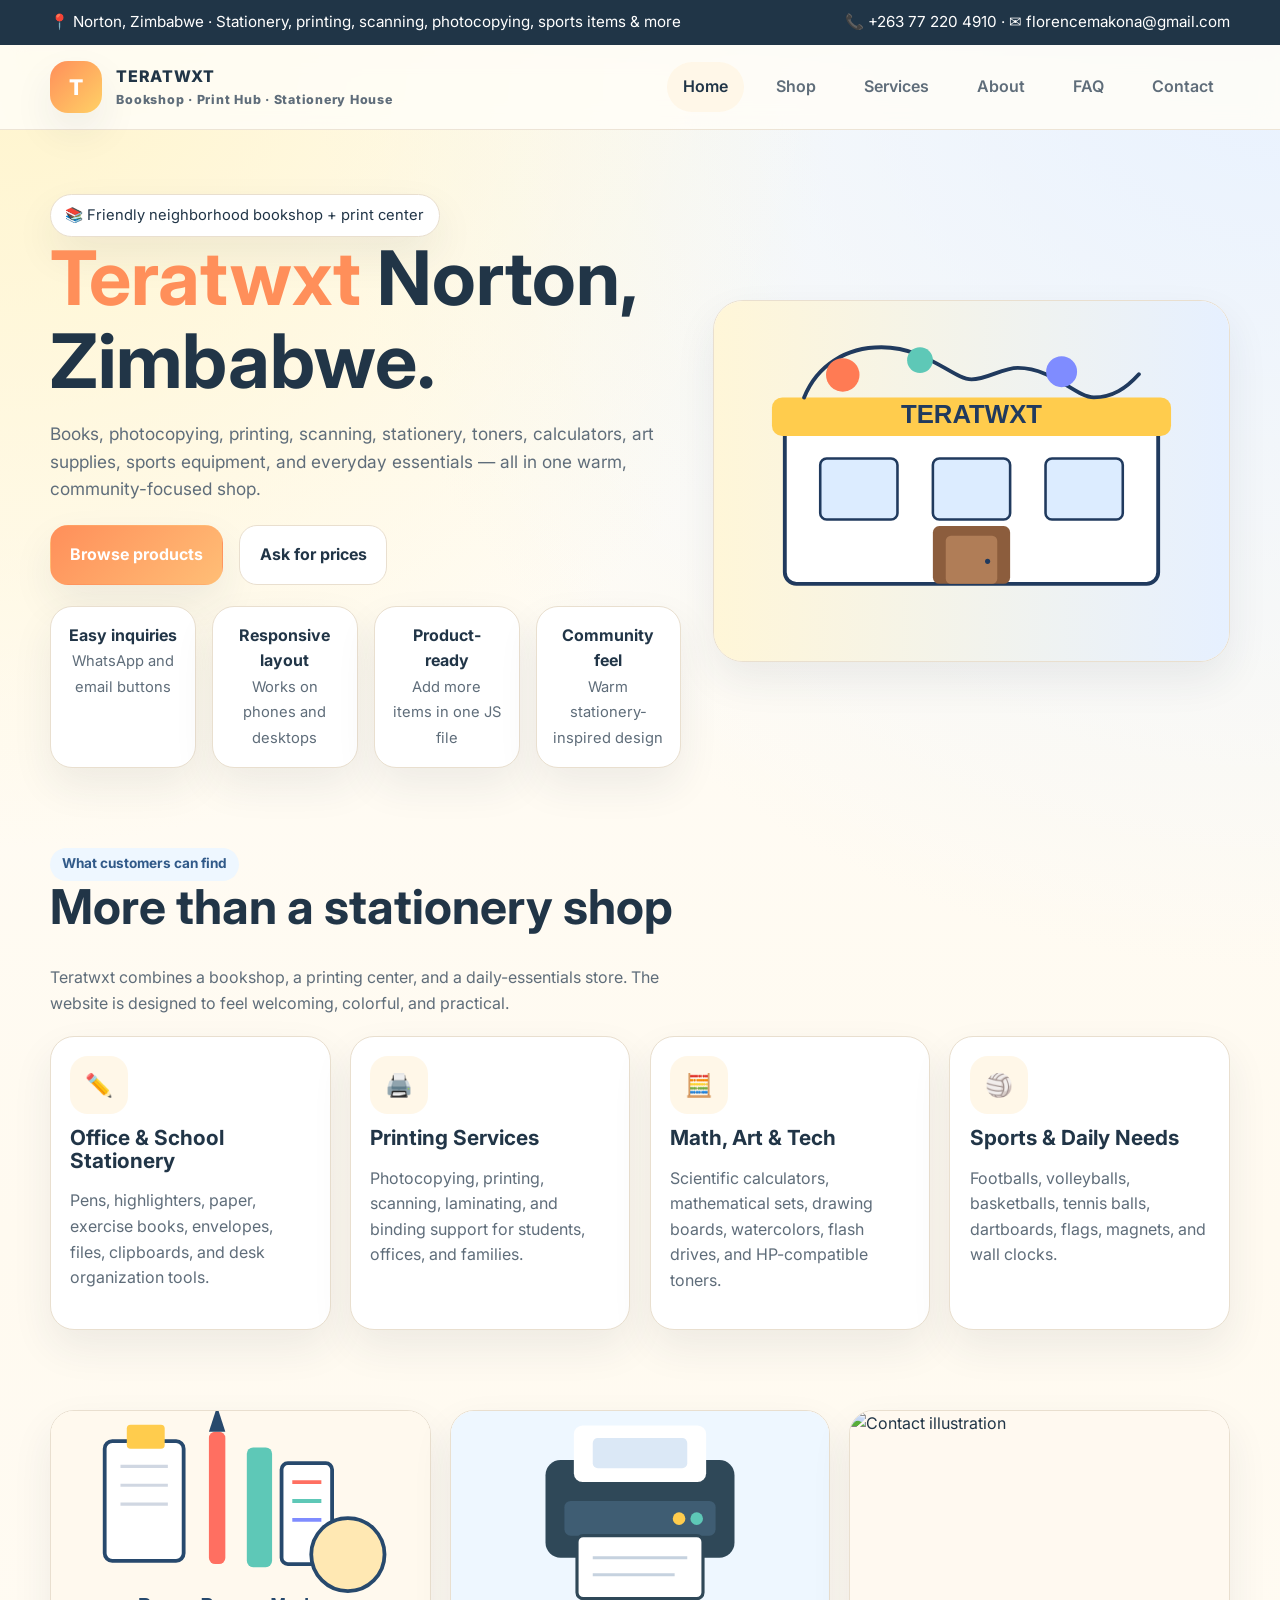
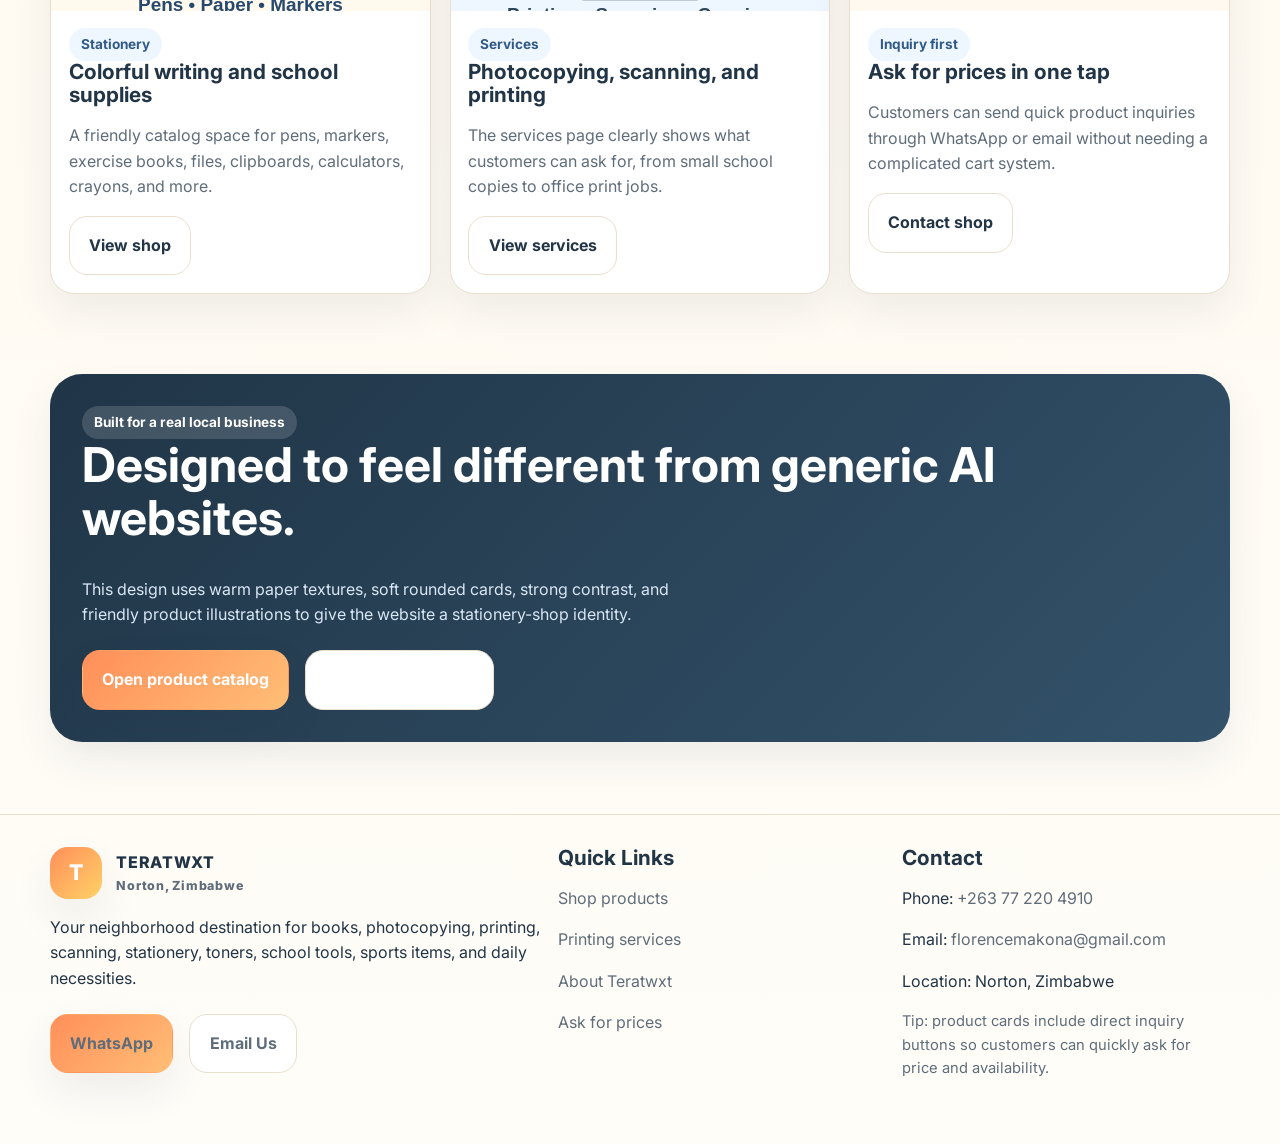
==== teratwxt-website/index.html @ 9cf32ea9 "Add files via upload" ====
<!DOCTYPE html>
<html lang="en">
<head>
  <meta charset="UTF-8">
  <meta name="viewport" content="width=device-width, initial-scale=1.0">
  <title>Teratwxt | Stationery, Printing & Bookshop</title>
  <meta name="description" content="Teratwxt bookshop and stationery website for Norton, Zimbabwe. Books, photocopying, printing, scanning, toners, school supplies, sports items, and more.">
  <link rel="preconnect" href="https://fonts.googleapis.com">
  <link rel="preconnect" href="https://fonts.gstatic.com" crossorigin>
  <link href="https://fonts.googleapis.com/css2?family=Inter:wght@400;500;600;700;800&display=swap" rel="stylesheet">
  <link rel="stylesheet" href="assets/css/styles.css">
</head>
<body data-page="index">
  
<div class="topbar">
  <div class="container">
    <div>📍 Norton, Zimbabwe · Stationery, printing, scanning, photocopying, sports items & more</div>
    <div><a href="tel:+263772204910">📞 +263 77 220 4910</a> · <a href="mailto:florencemakona@gmail.com">✉ florencemakona@gmail.com</a></div>
  </div>
</div>
<header>
  <div class="container navbar">
    <a class="brand" href="index.html">
      <span class="brand-badge">T</span>
      <span>TERATWXT <small>Bookshop · Print Hub · Stationery House</small></span>
    </a>
    <button class="menu-btn" aria-label="Open menu">Menu</button>
    <nav class="nav-links">
      <a href="index.html" data-nav="index">Home</a>
      <a href="shop.html" data-nav="shop">Shop</a>
      <a href="services.html" data-nav="services">Services</a>
      <a href="about.html" data-nav="about">About</a>
      <a href="faq.html" data-nav="faq">FAQ</a>
      <a href="contact.html" data-nav="contact">Contact</a>
    </nav>
  </div>
</header>

  <main>
    
<section class="hero">
  <div class="container hero-grid">
    <div>
      <span class="kicker">📚 Friendly neighborhood bookshop + print center</span>
      <h1> <span style="color:var(--accent)">Teratwxt</span> Norton, Zimbabwe.</h1>
      <p class="lead">Books, photocopying, printing, scanning, stationery, toners, calculators, art supplies, sports equipment, and everyday essentials — all in one warm, community-focused shop.</p>
      <div class="hero-actions">
        <a class="btn btn-primary" href="shop.html">Browse products</a>
        <a class="btn btn-secondary" href="contact.html">Ask for prices</a>
      </div>
      <div class="highlight-strip" style="margin-top:1.3rem">
        <div class="highlight-item"><strong>Easy inquiries</strong><br><span class="small">WhatsApp and email buttons</span></div>
        <div class="highlight-item"><strong>Responsive layout</strong><br><span class="small">Works on phones and desktops</span></div>
        <div class="highlight-item"><strong>Product-ready</strong><br><span class="small">Add more items in one JS file</span></div>
        <div class="highlight-item"><strong>Community feel</strong><br><span class="small">Warm stationery-inspired design</span></div>
      </div>
    </div>
    <div class="hero-card">
      <img src="assets/img/hero-store.svg" alt="Illustration of the Teratwxt storefront">
    </div>
  </div>
</section>

<section>
  <div class="container">
    <div class="section-head">
      <div>
        <span class="badge">What customers can find</span>
        <h2>More than a stationery shop</h2>
      </div>
      <p>Teratwxt combines a bookshop, a printing center, and a daily-essentials store. The website is designed to feel welcoming, colorful, and practical.</p>
    </div>
    <div class="grid-4">
      <article class="card">
        <div class="icon-circle">✏️</div>
        <h3>Office & School Stationery</h3>
        <p>Pens, highlighters, paper, exercise books, envelopes, files, clipboards, and desk organization tools.</p>
      </article>
      <article class="card">
        <div class="icon-circle">🖨️</div>
        <h3>Printing Services</h3>
        <p>Photocopying, printing, scanning, laminating, and binding support for students, offices, and families.</p>
      </article>
      <article class="card">
        <div class="icon-circle">🧮</div>
        <h3>Math, Art & Tech</h3>
        <p>Scientific calculators, mathematical sets, drawing boards, watercolors, flash drives, and HP-compatible toners.</p>
      </article>
      <article class="card">
        <div class="icon-circle">🏐</div>
        <h3>Sports & Daily Needs</h3>
        <p>Footballs, volleyballs, basketballs, tennis balls, dartboards, flags, magnets, and wall clocks.</p>
      </article>
    </div>
  </div>
</section>

<section>
  <div class="container grid-3">
    <article class="card category-card">
      <img src="assets/img/stationery.svg" alt="Stationery illustration">
      <div class="content">
        <span class="badge">Stationery</span>
        <h3>Colorful writing and school supplies</h3>
        <p>A friendly catalog space for pens, markers, exercise books, files, clipboards, calculators, crayons, and more.</p>
        <a class="btn btn-secondary" href="shop.html">View shop</a>
      </div>
    </article>
    <article class="card category-card">
      <img src="assets/img/printing.svg" alt="Printing illustration">
      <div class="content">
        <span class="badge">Services</span>
        <h3>Photocopying, scanning, and printing</h3>
        <p>The services page clearly shows what customers can ask for, from small school copies to office print jobs.</p>
        <a class="btn btn-secondary" href="services.html">View services</a>
      </div>
    </article>
    <article class="card category-card">
      <img src="assets/img/contact.svg" alt="Contact illustration">
      <div class="content">
        <span class="badge">Inquiry first</span>
        <h3>Ask for prices in one tap</h3>
        <p>Customers can send quick product inquiries through WhatsApp or email without needing a complicated cart system.</p>
        <a class="btn btn-secondary" href="contact.html">Contact shop</a>
      </div>
    </article>
  </div>
</section>

<section>
  <div class="container cta">
    <div class="section-head" style="margin-bottom:.5rem">
      <div>
        <span class="badge" style="background:rgba(255,255,255,.15); color:#fff">Built for a real local business</span>
        <h2>Designed to feel different from generic AI websites.</h2>
      </div>
      <p>This design uses warm paper textures, soft rounded cards, strong contrast, and friendly product illustrations to give the website a stationery-shop identity.</p>
    </div>
    <div class="cta-actions">
      <a class="btn btn-primary" href="shop.html">Open product catalog</a>
      <a class="btn btn-secondary" href="https://wa.me/263772204910?text=Hello%20Teratwxt%2C%20I%20want%20to%20know%20more%20about%20your%20shop." target="_blank" rel="noreferrer">Chat on WhatsApp</a>
    </div>
  </div>
</section>

  </main>
  
<footer class="footer">
  <div class="container footer-grid">
    <div>
      <div class="brand" style="margin-bottom:1rem">
        <span class="brand-badge">T</span>
        <span>TERATWXT <small>Norton, Zimbabwe</small></span>
      </div>
      <p>Your neighborhood destination for books, photocopying, printing, scanning, stationery, toners, school tools, sports items, and daily necessities.</p>
      <div class="hero-actions">
        <a class="btn btn-primary" href="https://wa.me/263772204910?text=Hello%20Teratwxt%2C%20I%20would%20like%20to%20ask%20about%20your%20products%20and%20services." target="_blank" rel="noreferrer">WhatsApp</a>
        <a class="btn btn-secondary" href="mailto:florencemakona@gmail.com">Email Us</a>
      </div>
    </div>
    <div>
      <h3>Quick Links</h3>
      <p><a href="shop.html">Shop products</a></p>
      <p><a href="services.html">Printing services</a></p>
      <p><a href="about.html">About Teratwxt</a></p>
      <p><a href="contact.html">Ask for prices</a></p>
    </div>
    <div>
      <h3>Contact</h3>
      <p>Phone: <a href="tel:+263772204910">+263 77 220 4910</a></p>
      <p>Email: <a href="mailto:florencemakona@gmail.com">florencemakona@gmail.com</a></p>
      <p>Location: Norton, Zimbabwe</p>
      <p class="small">Tip: product cards include direct inquiry buttons so customers can quickly ask for price and availability.</p>
    </div>
  </div>
</footer>
<script src="assets/js/main.js"></script>
<script>
  const page = document.body.dataset.page;
  document.querySelectorAll('[data-nav]').forEach(link => {
    if(link.dataset.nav === page){ link.classList.add('active'); }
  });
</script>

</body>
</html>
---- teratwxt-website/assets/css/styles.css ----
:root{
  --bg:#fffdf8;
  --paper:#fff7e8;
  --card:#ffffff;
  --ink:#213547;
  --muted:#5f6d7a;
  --line:#e9dfcf;
  --accent:#ff8f5a;
  --accent-2:#4fb7a6;
  --accent-3:#6c7cff;
  --shadow:0 18px 40px rgba(33,53,71,.08);
  --radius:24px;
  --max:1180px;
}
*{box-sizing:border-box}
html{scroll-behavior:smooth}
body{
  margin:0;
  font-family: Inter, Arial, Helvetica, sans-serif;
  color:var(--ink);
  background:
    radial-gradient(circle at top left, #fff4ca 0, transparent 28%),
    radial-gradient(circle at top right, #e7f1ff 0, transparent 32%),
    linear-gradient(180deg, #fffdf8, #fffaf0 45%, #fffdf8);
  line-height:1.6;
}
img{max-width:100%;display:block}
a{text-decoration:none;color:inherit}
.container{width:min(100% - 2rem, var(--max)); margin-inline:auto}
.topbar{
  background:#203547;
  color:#fff;
  font-size:.95rem;
}
.topbar .container{
  display:flex; gap:1rem; justify-content:space-between; align-items:center; padding:.65rem 0;
  flex-wrap:wrap;
}
.topbar a{color:#fff}
header{
  position:sticky; top:0; z-index:50;
  backdrop-filter:saturate(140%) blur(12px);
  background:rgba(255,253,248,.88);
  border-bottom:1px solid rgba(233,223,207,.8);
}
.navbar{
  display:flex; align-items:center; justify-content:space-between;
  padding:1rem 0;
}
.brand{
  display:flex; align-items:center; gap:.9rem; font-weight:800; letter-spacing:.04em;
}
.brand-badge{
  width:52px; height:52px; border-radius:18px;
  background:linear-gradient(135deg, var(--accent), #ffd166);
  color:#fff; display:grid; place-items:center; font-size:1.35rem;
  box-shadow:var(--shadow);
}
.brand small{display:block; font-size:.78rem; color:var(--muted); letter-spacing:.06em}
.nav-links{
  display:flex; gap:1rem; align-items:center; flex-wrap:wrap;
}
.nav-links a{
  padding:.75rem 1rem;
  border-radius:999px;
  color:var(--muted);
  font-weight:600;
}
.nav-links a:hover, .nav-links a.active{
  background:var(--paper);
  color:var(--ink);
}
.menu-btn{
  display:none;
  background:#fff;
  border:1px solid var(--line);
  border-radius:14px;
  padding:.8rem 1rem;
}
.hero{
  padding:4rem 0 2.5rem;
}
.hero-grid{
  display:grid;
  grid-template-columns:1.1fr .9fr;
  gap:2rem;
  align-items:center;
}
.kicker{
  display:inline-flex; align-items:center; gap:.55rem;
  background:#fff;
  border:1px solid var(--line);
  border-radius:999px;
  padding:.55rem .9rem;
  box-shadow:var(--shadow);
  font-size:.92rem;
}
h1,h2,h3{line-height:1.1; margin:0 0 1rem}
h1{font-size:clamp(2.4rem, 6vw, 4.7rem)}
h2{font-size:clamp(1.8rem, 4vw, 3rem)}
h3{font-size:1.3rem}
.lead{font-size:1.08rem; color:var(--muted); max-width:62ch}
.hero-card{
  background:linear-gradient(180deg, #fff, #fff8eb);
  border:1px solid var(--line);
  border-radius:calc(var(--radius) + 6px);
  overflow:hidden;
  box-shadow:var(--shadow);
}
.hero-actions, .cta-actions{
  display:flex; gap:1rem; flex-wrap:wrap; margin-top:1.4rem;
}
.btn{
  display:inline-flex; align-items:center; justify-content:center; gap:.55rem;
  padding:1rem 1.2rem;
  border-radius:18px;
  font-weight:700;
  border:1px solid transparent;
  transition:transform .2s ease, box-shadow .2s ease;
}
.btn:hover{transform:translateY(-2px)}
.btn-primary{background:linear-gradient(135deg, var(--accent), #ffbe76); color:#fff; box-shadow:var(--shadow)}
.btn-secondary{background:#fff; border-color:var(--line)}
.btn-quiet{background:var(--paper); color:var(--ink)}
section{padding:2.5rem 0}
.grid-3,.grid-4,.grid-2{
  display:grid;
  gap:1.2rem;
}
.grid-2{grid-template-columns:repeat(2,minmax(0,1fr))}
.grid-3{grid-template-columns:repeat(3,minmax(0,1fr))}
.grid-4{grid-template-columns:repeat(4,minmax(0,1fr))}
.card{
  background:var(--card);
  border:1px solid var(--line);
  border-radius:var(--radius);
  box-shadow:var(--shadow);
  padding:1.2rem;
}
.card p{color:var(--muted)}
.icon-circle{
  width:58px;height:58px;border-radius:18px;display:grid;place-items:center;
  background:var(--paper); font-size:1.4rem; margin-bottom:.8rem
}
.highlight-strip{
  display:grid; grid-template-columns:repeat(4,minmax(0,1fr)); gap:1rem;
}
.highlight-item{
  background:#fff; border:1px solid var(--line); border-radius:22px; padding:1rem; text-align:center; box-shadow:var(--shadow);
}
.section-head{display:flex; justify-content:space-between; gap:1rem; align-items:end; margin-bottom:1.2rem; flex-wrap:wrap}
.section-head p{max-width:62ch; color:var(--muted); margin:0}
.badge{
  display:inline-flex; padding:.35rem .75rem; border-radius:999px; background:#eef7ff; color:#315a89; font-weight:700; font-size:.85rem;
}
.category-card{
  overflow:hidden; padding:0;
}
.category-card img{height:200px; width:100%; object-fit:cover; background:#fff9f0}
.category-card .content{padding:1.1rem}
.product-toolbar{
  display:flex; gap:1rem; justify-content:space-between; align-items:center; flex-wrap:wrap;
  margin-bottom:1rem;
}
.search{
  min-width:260px; flex:1;
}
.search input, .form input, .form textarea, .form select{
  width:100%; padding:1rem 1.05rem; border-radius:16px;
  border:1px solid var(--line); background:#fff; font:inherit;
}
.chips{display:flex; gap:.6rem; flex-wrap:wrap}
.chip{
  border:1px solid var(--line); background:#fff; padding:.7rem 1rem; border-radius:999px; cursor:pointer; font-weight:700; color:var(--muted)
}
.chip.active{background:var(--ink); color:#fff; border-color:var(--ink)}
.product-grid{
  display:grid; grid-template-columns:repeat(3,minmax(0,1fr)); gap:1rem;
}
.product-card{
  padding:0; overflow:hidden; display:flex; flex-direction:column;
}
.product-card img{height:195px; object-fit:cover; background:#fffaf2}
.product-card .content{padding:1rem}
.product-meta{
  display:flex; justify-content:space-between; gap:1rem; align-items:center; margin:.65rem 0 1rem;
}
.small{font-size:.92rem; color:var(--muted)}
.price-pill{background:var(--paper); padding:.45rem .7rem; border-radius:999px; font-weight:700}
.service-list{display:grid; gap:.8rem; padding:0; list-style:none}
.service-list li{
  background:#fff; border:1px solid var(--line); border-radius:16px; padding:.95rem 1rem;
}
.timeline{display:grid; gap:1rem}
.timeline .step{
  display:grid; grid-template-columns:auto 1fr; gap:1rem; align-items:start;
}
.timeline .num{
  width:44px;height:44px;border-radius:14px;background:var(--ink);color:#fff;display:grid;place-items:center;font-weight:800
}
.cta{
  background:linear-gradient(135deg, #203547, #33526a);
  color:#fff;
  border-radius:32px;
  padding:2rem;
  box-shadow:var(--shadow);
}
.cta p{color:#d9e7f5}
.footer{
  padding:2rem 0 3rem;
  border-top:1px solid var(--line);
  margin-top:2rem;
}
.footer-grid{
  display:grid; grid-template-columns:1.2fr .8fr .8fr; gap:1rem;
}
.footer a{color:var(--muted)}
.notice{
  background:#fff8e7;
  border:1px solid #f0dfb0;
  border-radius:18px;
  padding:1rem 1.1rem;
}
.hero-mini{
  padding:3rem 0 1rem;
}
.page-intro{
  max-width:72ch;
  color:var(--muted);
}
.faq-item summary{
  cursor:pointer; font-weight:700; padding:1rem 0;
}
.faq-item{border-bottom:1px solid var(--line)}
.faq-item p{margin:0 0 1rem; color:var(--muted)}
.table-wrap{
  overflow:auto;
}
.simple-table{
  width:100%; border-collapse:collapse; background:#fff; border-radius:18px; overflow:hidden; box-shadow:var(--shadow); border:1px solid var(--line)
}
.simple-table th,.simple-table td{
  text-align:left; padding:1rem; border-bottom:1px solid var(--line)
}
.simple-table th{background:#fff8eb}
.center{text-align:center}
.map-card iframe{border:0; width:100%; min-height:320px; border-radius:24px}
@media (max-width: 980px){
  .hero-grid,.grid-4,.grid-3,.grid-2,.product-grid,.footer-grid,.highlight-strip{grid-template-columns:1fr 1fr}
}
@media (max-width: 760px){
  .menu-btn{display:inline-flex}
  .nav-links{
    display:none; position:absolute; top:100%; left:1rem; right:1rem; background:#fff;
    border:1px solid var(--line); border-radius:24px; padding:1rem; box-shadow:var(--shadow)
  }
  .nav-links.open{display:grid}
  .hero-grid,.grid-4,.grid-3,.grid-2,.product-grid,.footer-grid,.highlight-strip{grid-template-columns:1fr}
  .topbar .container,.navbar,.section-head,.product-toolbar{align-items:flex-start}
}
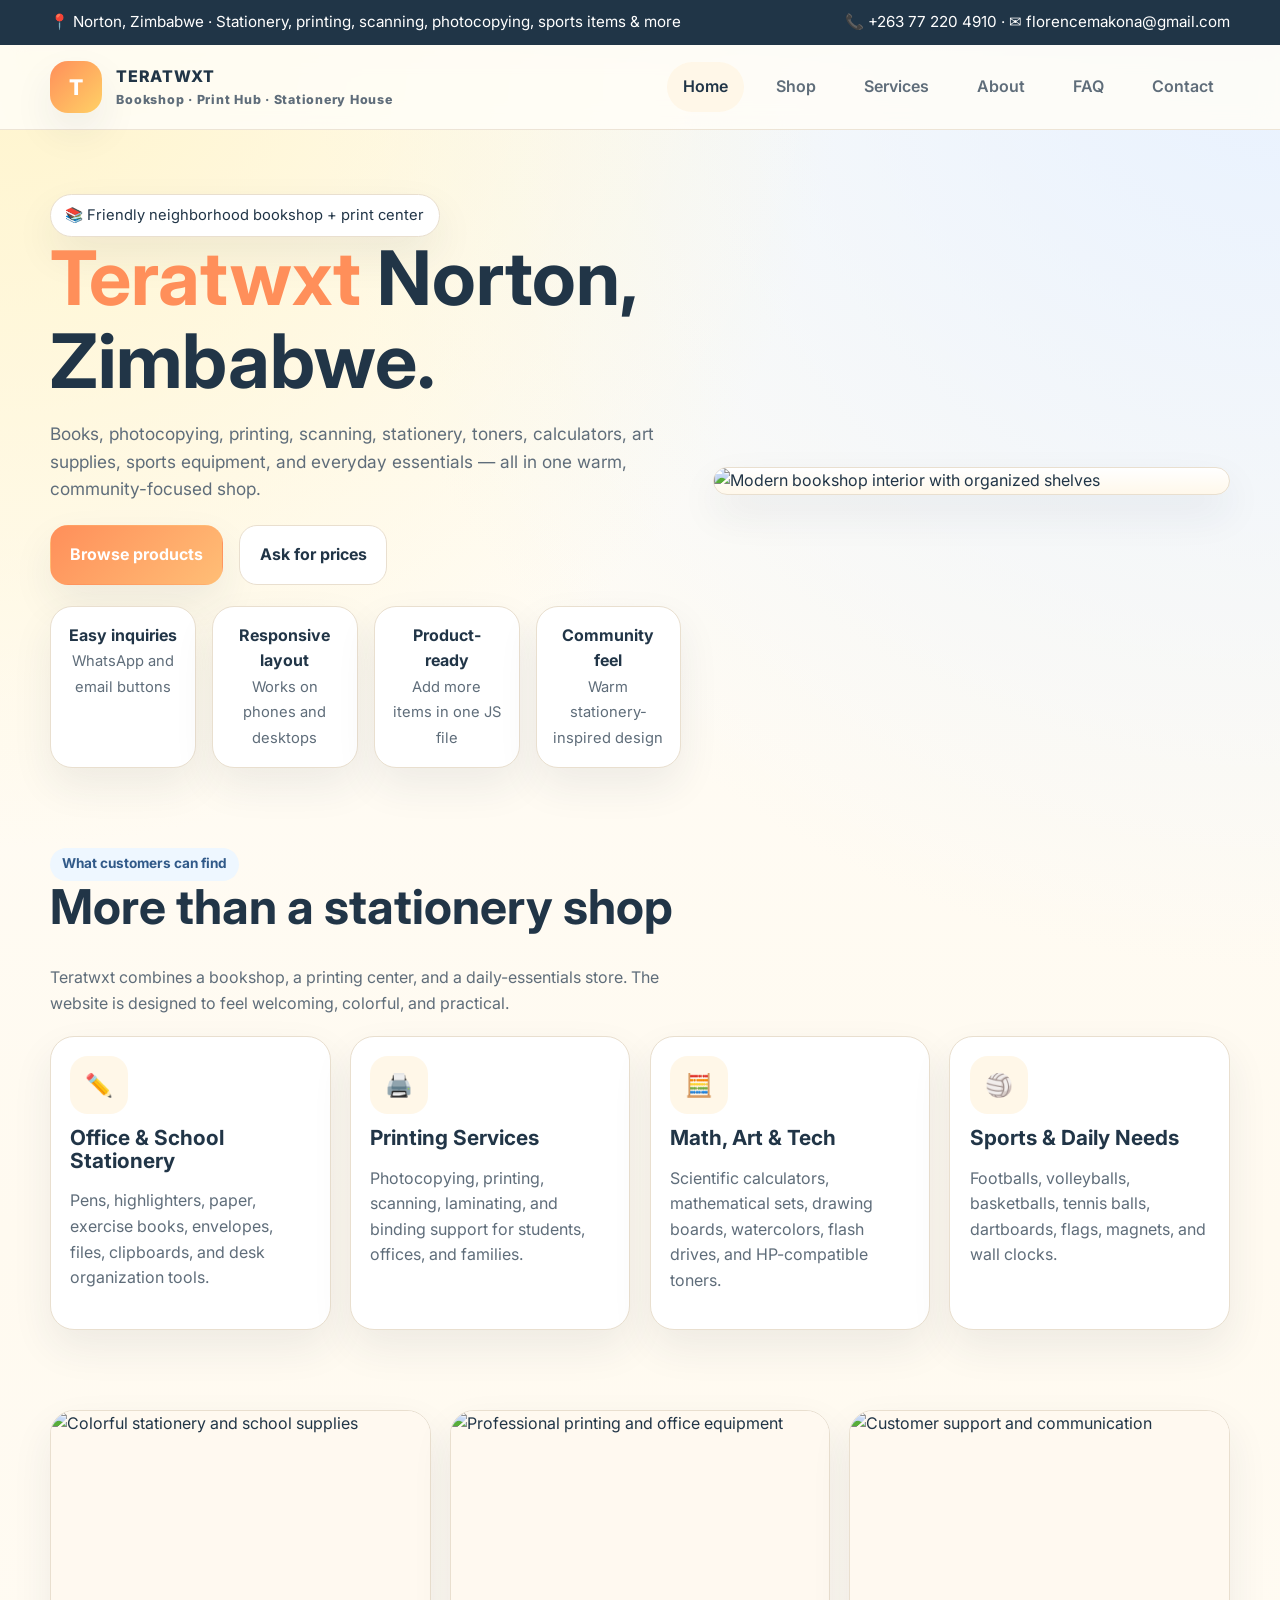
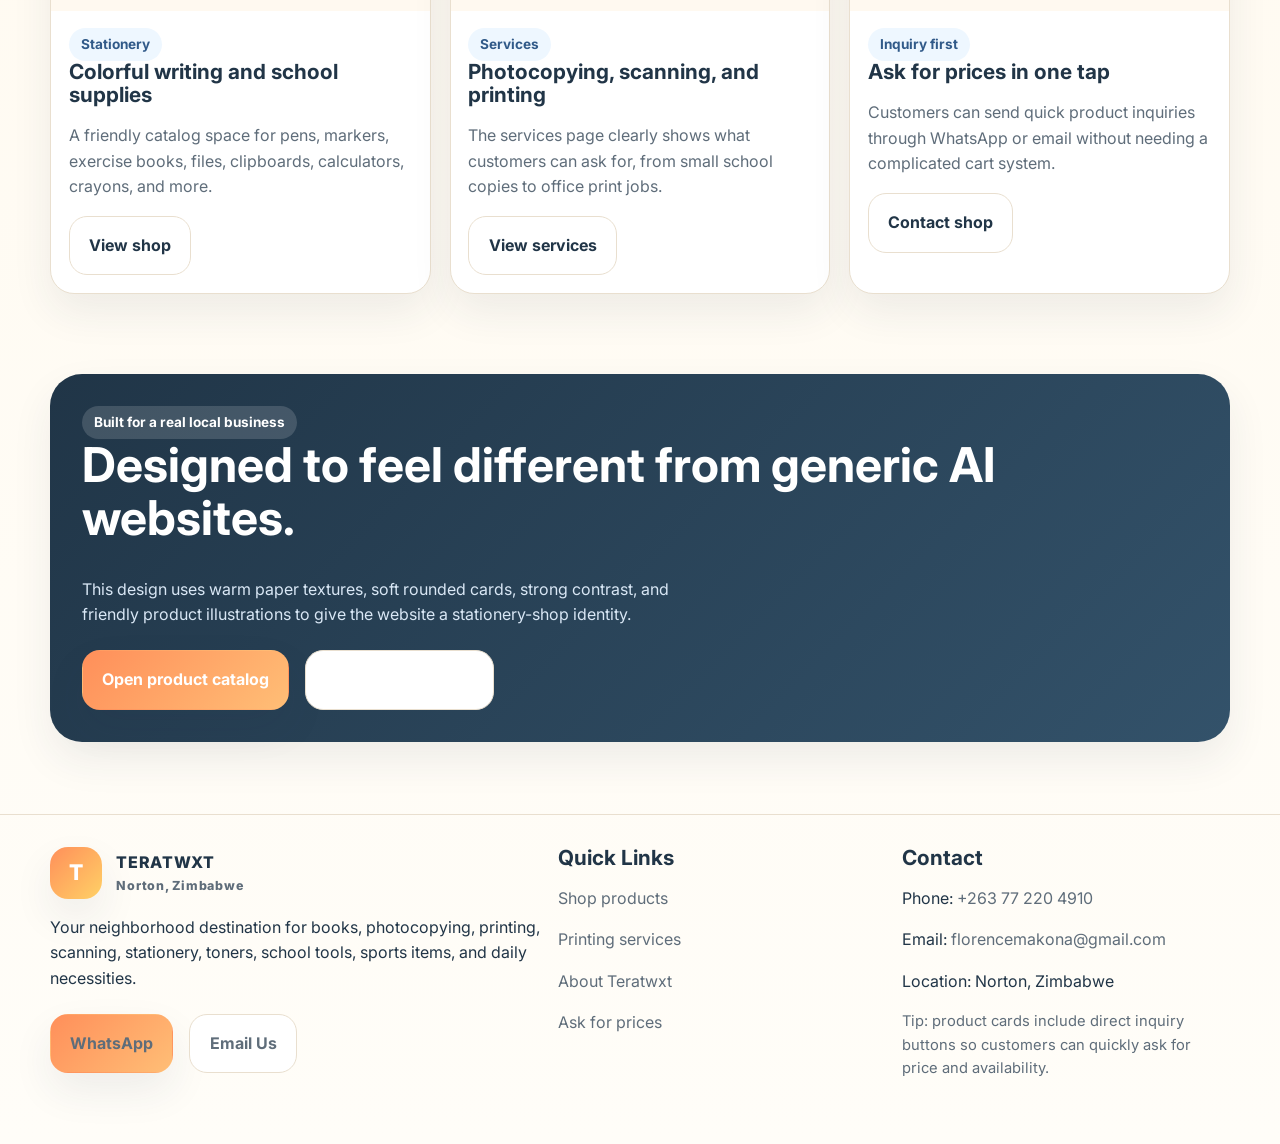
==== commit 6a3c37ee: "Update website images with Pexels stock" ====
--- a/teratwxt-website/index.html
+++ b/teratwxt-website/index.html
@@ -56,7 +56,7 @@
       </div>
     </div>
     <div class="hero-card">
-      <img src="assets/img/hero-store.svg" alt="Illustration of the Teratwxt storefront">
+      <img src="https://images.pexels.com/photos/3737089/pexels-photo-3737089.jpeg?auto=compress&cs=tinysrgb&w=600" alt="Modern bookshop interior with organized shelves">
     </div>
   </div>
 </section>
@@ -98,7 +98,7 @@
 <section>
   <div class="container grid-3">
     <article class="card category-card">
-      <img src="assets/img/stationery.svg" alt="Stationery illustration">
+      <img src="https://images.pexels.com/photos/5632399/pexels-photo-5632399.jpeg?auto=compress&cs=tinysrgb&w=600" alt="Colorful stationery and school supplies">
       <div class="content">
         <span class="badge">Stationery</span>
         <h3>Colorful writing and school supplies</h3>
@@ -107,7 +107,7 @@
       </div>
     </article>
     <article class="card category-card">
-      <img src="assets/img/printing.svg" alt="Printing illustration">
+      <img src="https://images.pexels.com/photos/3962281/pexels-photo-3962281.jpeg?auto=compress&cs=tinysrgb&w=600" alt="Professional printing and office equipment">
       <div class="content">
         <span class="badge">Services</span>
         <h3>Photocopying, scanning, and printing</h3>
@@ -116,7 +116,7 @@
       </div>
     </article>
     <article class="card category-card">
-      <img src="assets/img/contact.svg" alt="Contact illustration">
+      <img src="https://images.pexels.com/photos/310812/pexels-photo-310812.jpeg?auto=compress&cs=tinysrgb&w=600" alt="Customer support and communication">
       <div class="content">
         <span class="badge">Inquiry first</span>
         <h3>Ask for prices in one tap</h3>
